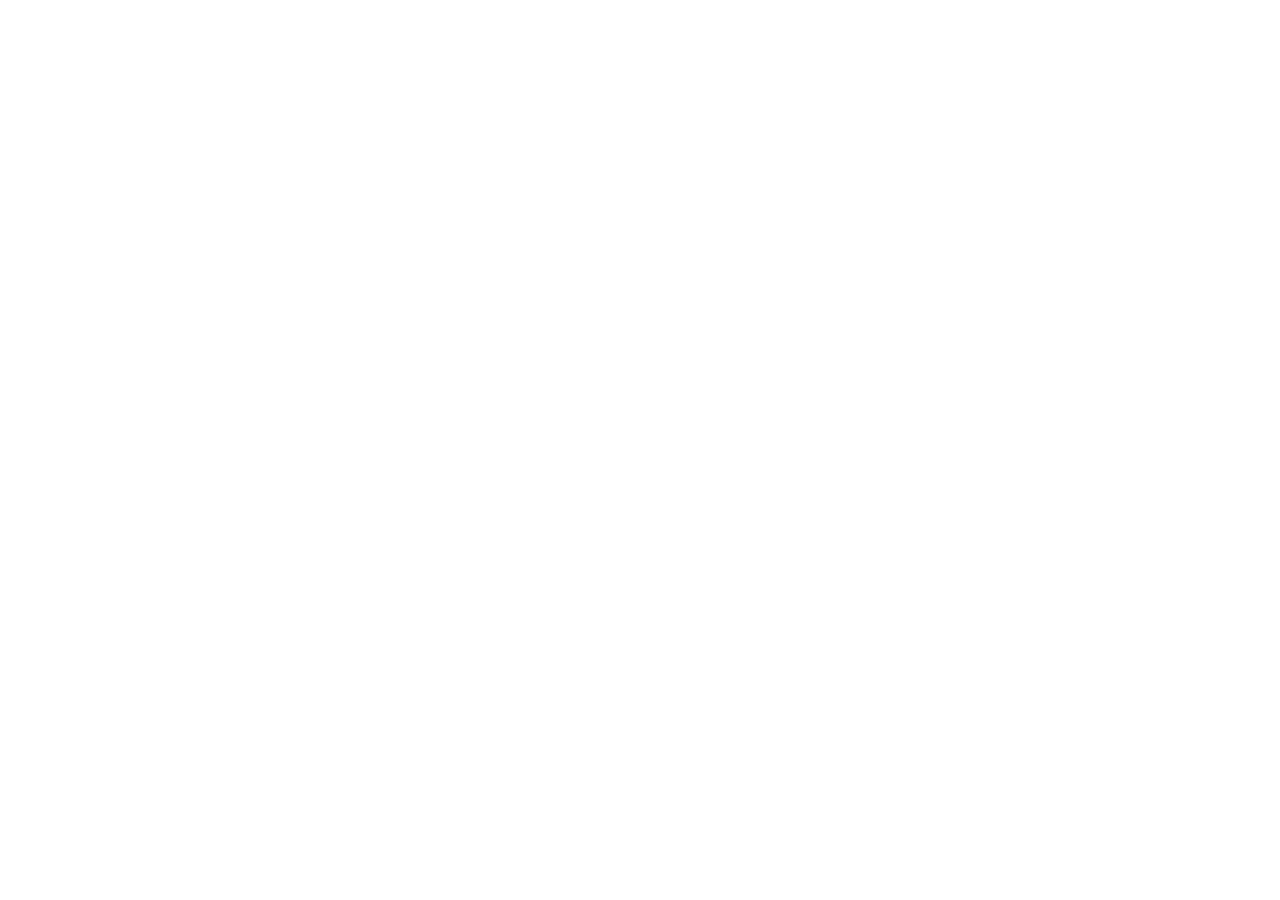
==== contato.html @ ccda0e42 "cabeçalho" ====
<!DOCTYPE html>
<html lang="en">
<head>
    <meta charset="UTF-8">
    <meta name="viewport" content="width=device-width, initial-scale=1.0">
    <title>Contato</title>
</head>
<body>
    
</body>
</html>
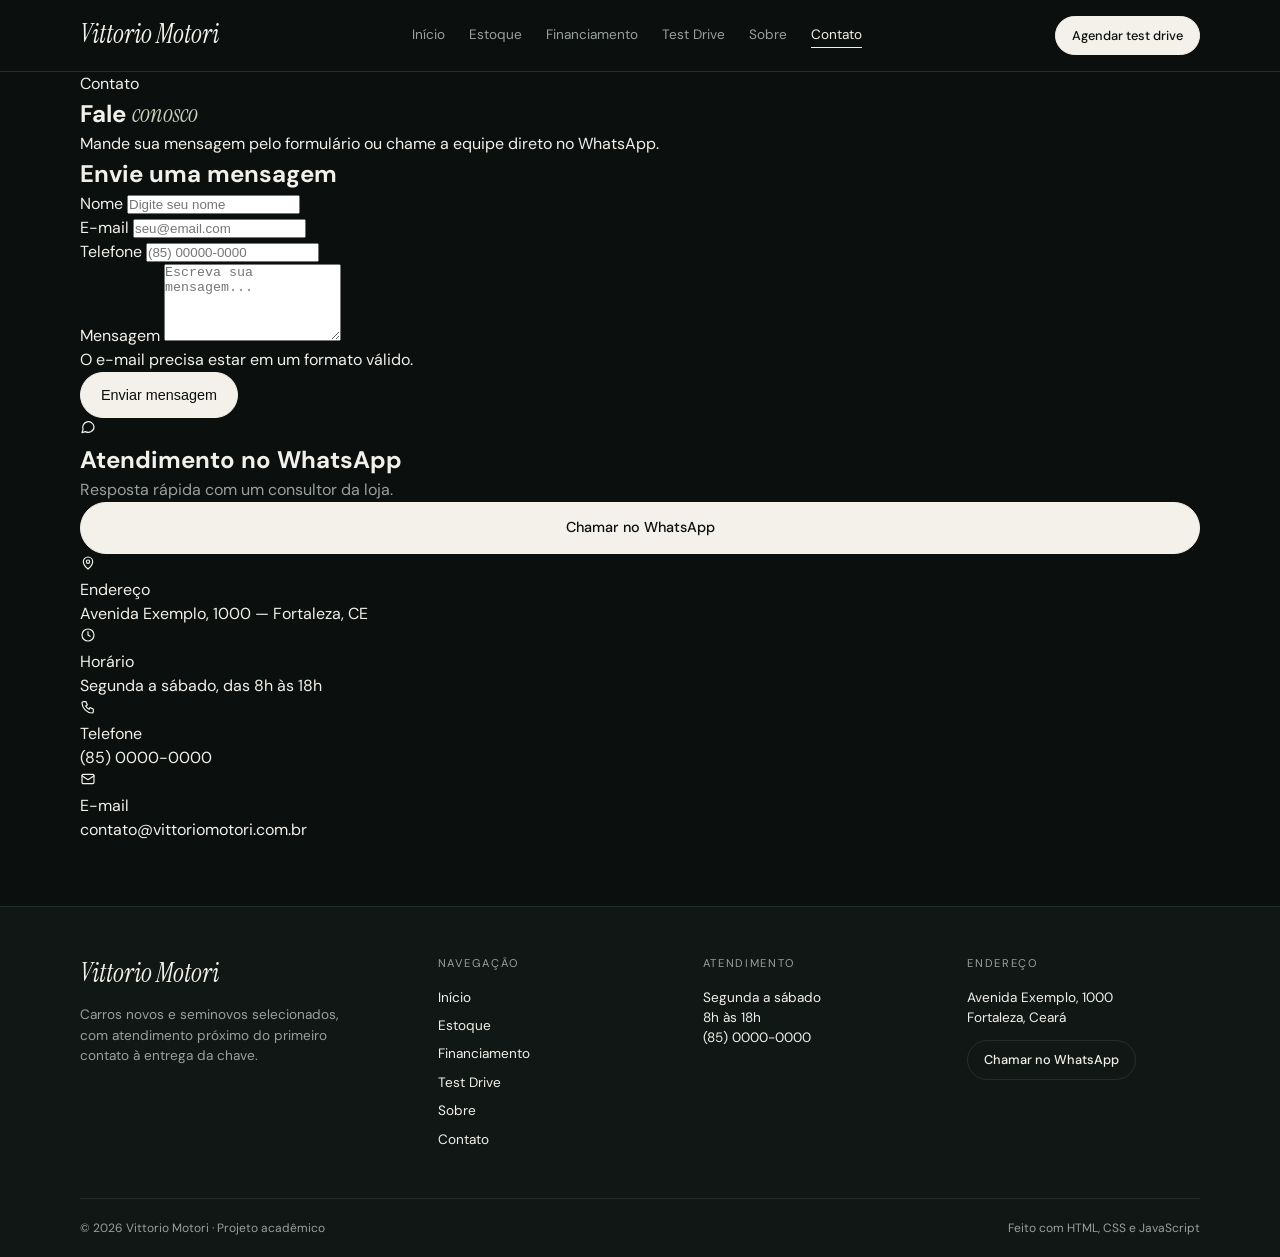
==== commit 827f50be: "página html de contato" ====
--- a/contato.html
+++ b/contato.html
@@ -1,11 +1,169 @@
+
 <!DOCTYPE html>
-<html lang="en">
+<html lang="pt-BR">
 <head>
-    <meta charset="UTF-8">
-    <meta name="viewport" content="width=device-width, initial-scale=1.0">
-    <title>Contato</title>
+  <meta charset="UTF-8">
+  <meta name="viewport" content="width=device-width, initial-scale=1.0">
+  <title>Contato | Vittorio Motori</title>
+  <link rel="preconnect" href="https://fonts.googleapis.com">
+  <link rel="preconnect" href="https://fonts.gstatic.com" crossorigin>
+  <link href="https://fonts.googleapis.com/css2?family=DM+Sans:wght@400;500;600&family=Instrument+Serif:ital@1&display=swap" rel="stylesheet">
+  <link rel="stylesheet" href="css/styles.css">
+  <link rel="stylesheet" href="css/contato.css">
 </head>
 <body>
-    
+  <header class="site-header">
+    <div class="container header-inner">
+      <a href="index.html" class="logo">Vittorio Motori</a>
+      <nav aria-label="Menu principal">
+        <ul class="nav-list">
+          <li><a href="index.html">Início</a></li>
+          <li><a href="estoque.html">Estoque</a></li>
+          <li><a href="financiamento.html">Financiamento</a></li>
+          <li><a href="teste-drive.html">Test Drive</a></li>
+          <li><a href="sobre.html">Sobre</a></li>
+          <li><a href="contato.html" aria-current="page">Contato</a></li>
+        </ul>
+      </nav>
+      <a href="teste-drive.html" class="btn btn-primary btn-sm">Agendar test drive</a>
+    </div>
+  </header>
+
+  <main>
+    <!-- Apresentação -->
+    <section class="contato-hero">
+      <div class="container">
+        <p class="contato-eyebrow">Contato</p>
+        <h1>Fale <em>conosco</em></h1>
+        <p class="contato-intro">Mande sua mensagem pelo formulário ou chame a equipe direto no WhatsApp.</p>
+      </div>
+    </section>
+
+    <!-- Formulário + informações -->
+    <section class="contato-conteudo">
+      <div class="container contato-grid">
+
+        <!-- Coluna esquerda: formulário -->
+        <div class="contato-form-card">
+          <h2>Envie uma mensagem</h2>
+
+          <form id="contato-form" novalidate>
+            <div class="contato-campo">
+              <label for="nome">Nome</label>
+              <input type="text" id="nome" name="nome" placeholder="Digite seu nome" required>
+            </div>
+
+            <div class="contato-linha">
+              <div class="contato-campo">
+                <label for="email">E-mail</label>
+                <input type="email" id="email" name="email" placeholder="seu@email.com" required>
+              </div>
+              <div class="contato-campo">
+                <label for="telefone">Telefone</label>
+                <input type="tel" id="telefone" name="telefone" placeholder="(85) 00000-0000">
+              </div>
+            </div>
+
+            <div class="contato-campo">
+              <label for="mensagem">Mensagem</label>
+              <textarea id="mensagem" name="mensagem" rows="5" placeholder="Escreva sua mensagem..." required></textarea>
+            </div>
+
+            <div class="contato-form-rodape">
+              <p class="contato-dica" id="contato-dica">O e-mail precisa estar em um formato válido.</p>
+              <button type="submit" class="btn btn-primary">Enviar mensagem</button>
+            </div>
+          </form>
+        </div>
+
+        <!-- Coluna direita: WhatsApp + informações -->
+        <aside class="contato-lateral" aria-label="Informações de contato">
+          <div class="contato-whats-card">
+            <span class="contato-icone" aria-hidden="true">
+              <svg width="16" height="16" viewBox="0 0 24 24" fill="none" stroke="currentColor" stroke-width="1.8" stroke-linecap="round" stroke-linejoin="round"><path d="M21 11.5a8.5 8.5 0 0 1-12.6 7.4L3 20.5l1.6-5A8.5 8.5 0 1 1 21 11.5z"/></svg>
+            </span>
+            <h2>Atendimento no WhatsApp</h2>
+            <p class="muted">Resposta rápida com um consultor da loja.</p>
+            <a href="https://wa.me/5585000000000" class="btn btn-primary contato-whats-btn" target="_blank" rel="noopener">Chamar no WhatsApp</a>
+          </div>
+
+          <ul class="contato-lista">
+            <li>
+              <span class="contato-icone" aria-hidden="true">
+                <svg width="16" height="16" viewBox="0 0 24 24" fill="none" stroke="currentColor" stroke-width="1.8" stroke-linecap="round" stroke-linejoin="round"><path d="M12 21s-7-6.2-7-11a7 7 0 1 1 14 0c0 4.8-7 11-7 11z"/><circle cx="12" cy="10" r="2.5"/></svg>
+              </span>
+              <div>
+                <span class="contato-label">Endereço</span>
+                <p>Avenida Exemplo, 1000 — Fortaleza, CE</p>
+              </div>
+            </li>
+            <li>
+              <span class="contato-icone" aria-hidden="true">
+                <svg width="16" height="16" viewBox="0 0 24 24" fill="none" stroke="currentColor" stroke-width="1.8" stroke-linecap="round" stroke-linejoin="round"><circle cx="12" cy="12" r="9"/><path d="M12 7v5l3 2"/></svg>
+              </span>
+              <div>
+                <span class="contato-label">Horário</span>
+                <p>Segunda a sábado, das 8h às 18h</p>
+              </div>
+            </li>
+            <li>
+              <span class="contato-icone" aria-hidden="true">
+                <svg width="16" height="16" viewBox="0 0 24 24" fill="none" stroke="currentColor" stroke-width="1.8" stroke-linecap="round" stroke-linejoin="round"><path d="M5 4h4l2 5-2.5 1.5a11 11 0 0 0 5 5L15 13l5 2v4a2 2 0 0 1-2 2A16 16 0 0 1 3 6a2 2 0 0 1 2-2z"/></svg>
+              </span>
+              <div>
+                <span class="contato-label">Telefone</span>
+                <p>(85) 0000-0000</p>
+              </div>
+            </li>
+            <li>
+              <span class="contato-icone" aria-hidden="true">
+                <svg width="16" height="16" viewBox="0 0 24 24" fill="none" stroke="currentColor" stroke-width="1.8" stroke-linecap="round" stroke-linejoin="round"><rect x="3" y="5" width="18" height="14" rx="2"/><path d="m3 7 9 6 9-6"/></svg>
+              </span>
+              <div>
+                <span class="contato-label">E-mail</span>
+                <p>contato@vittoriomotori.com.br</p>
+              </div>
+            </li>
+          </ul>
+        </aside>
+
+      </div>
+    </section>
+  </main>
+
+  <footer class="site-footer">
+    <div class="container footer-grid">
+      <div>
+        <a href="index.html" class="logo">Vittorio Motori</a>
+        <p class="muted">Carros novos e seminovos selecionados, com atendimento próximo do primeiro contato à entrega da chave.</p>
+      </div>
+      <div>
+        <h3>Navegação</h3>
+        <ul>
+          <li><a href="index.html">Início</a></li>
+          <li><a href="estoque.html">Estoque</a></li>
+          <li><a href="financiamento.html">Financiamento</a></li>
+          <li><a href="teste-drive.html">Test Drive</a></li>
+          <li><a href="sobre.html">Sobre</a></li>
+          <li><a href="contato.html">Contato</a></li>
+        </ul>
+      </div>
+      <div>
+        <h3>Atendimento</h3>
+        <p>Segunda a sábado<br>8h às 18h<br>(85) 0000-0000</p>
+      </div>
+      <div>
+        <h3>Endereço</h3>
+        <p>Avenida Exemplo, 1000<br>Fortaleza, Ceará</p>
+        <a href="https://wa.me/5585000000000" class="btn btn-outline btn-sm" target="_blank" rel="noopener">Chamar no WhatsApp</a>
+      </div>
+    </div>
+    <p class="container footer-base">
+      <span>© 2026 Vittorio Motori · Projeto acadêmico</span>
+      <span>Feito com HTML, CSS e JavaScript</span>
+    </p>
+  </footer>
+
+  <script src="js/contato.js"></script>
 </body>
 </html>
--- a/css/styles.css
+++ b/css/styles.css
@@ -0,0 +1,42 @@
+:root {
+  --bg: #0B0F0E;
+  --bg-section: #111715;
+  --surface: #161D1B;
+  --border: #262E2B;
+  --text: #F2F0EA;
+  --text-muted: #9AA09C;
+  --accent: #C8D1BA;
+  --btn-primary: #F3F1EA;
+  --radius: 14px;
+}
+* { box-sizing: border-box; margin: 0; padding: 0; }
+body { background: var(--bg); color: var(--text); font-family: "DM Sans", sans-serif; line-height: 1.5; }
+a { color: inherit; text-decoration: none; }
+ul { list-style: none; }
+img { display: block; max-width: 100%; }
+em { font-family: "Instrument Serif", serif; font-style: italic; color: var(--accent); font-weight: 400; }
+.container { width: min(1120px, 100% - 32px); margin-inline: auto; }
+.muted { color: var(--text-muted); }
+.logo { font-family: "Instrument Serif", serif; font-style: italic; font-size: 1.6rem; color: var(--btn-primary); }
+
+.btn { display: block; text-align: center; padding: 14px 20px; border-radius: 999px; font-weight: 500; font-size: .9rem; border: 1px solid var(--border); transition: opacity .2s, border-color .2s; }
+.btn-primary { background: var(--btn-primary); color: var(--bg); border-color: var(--btn-primary); }
+.btn-outline:hover { border-color: var(--text-muted); }
+.btn-primary:hover { opacity: .9; }
+.btn-sm { display: inline-block; padding: 9px 16px; font-size: .8rem; }
+
+.site-header { border-bottom: 1px solid var(--border); background: var(--bg); }
+.header-inner { display: flex; flex-wrap: wrap; align-items: center; justify-content: space-between; gap: 12px 24px; padding: 16px 0; }
+.nav-list { display: flex; flex-wrap: wrap; gap: 8px 24px; font-size: .85rem; color: var(--text-muted); }
+.nav-list a { padding-bottom: 4px; transition: color .2s; }
+.nav-list a:hover, .nav-list a[aria-current="page"] { color: var(--text); }
+.nav-list a[aria-current="page"] { border-bottom: 1px solid var(--text); }
+
+.site-footer { background: var(--bg-section); border-top: 1px solid var(--border); margin-top: 64px; padding-top: 48px; font-size: .85rem; }
+.footer-grid { display: grid; gap: 32px; grid-template-columns: 1fr; }
+.footer-grid h3 { font-size: .7rem; letter-spacing: .15em; text-transform: uppercase; color: var(--text-muted); font-weight: 400; margin-bottom: 16px; }
+.footer-grid li { margin-bottom: 8px; }
+.footer-grid p { margin-bottom: 12px; }
+.footer-grid .muted { margin-top: 12px; max-width: 280px; }
+.footer-base { display: flex; flex-wrap: wrap; justify-content: space-between; gap: 8px; border-top: 1px solid var(--border); margin-top: 40px; padding: 20px 0; font-size: .75rem; color: var(--text-muted); }
+@media (min-width: 768px) { .footer-grid { grid-template-columns: 1.4fr 1fr 1fr 1fr; } }
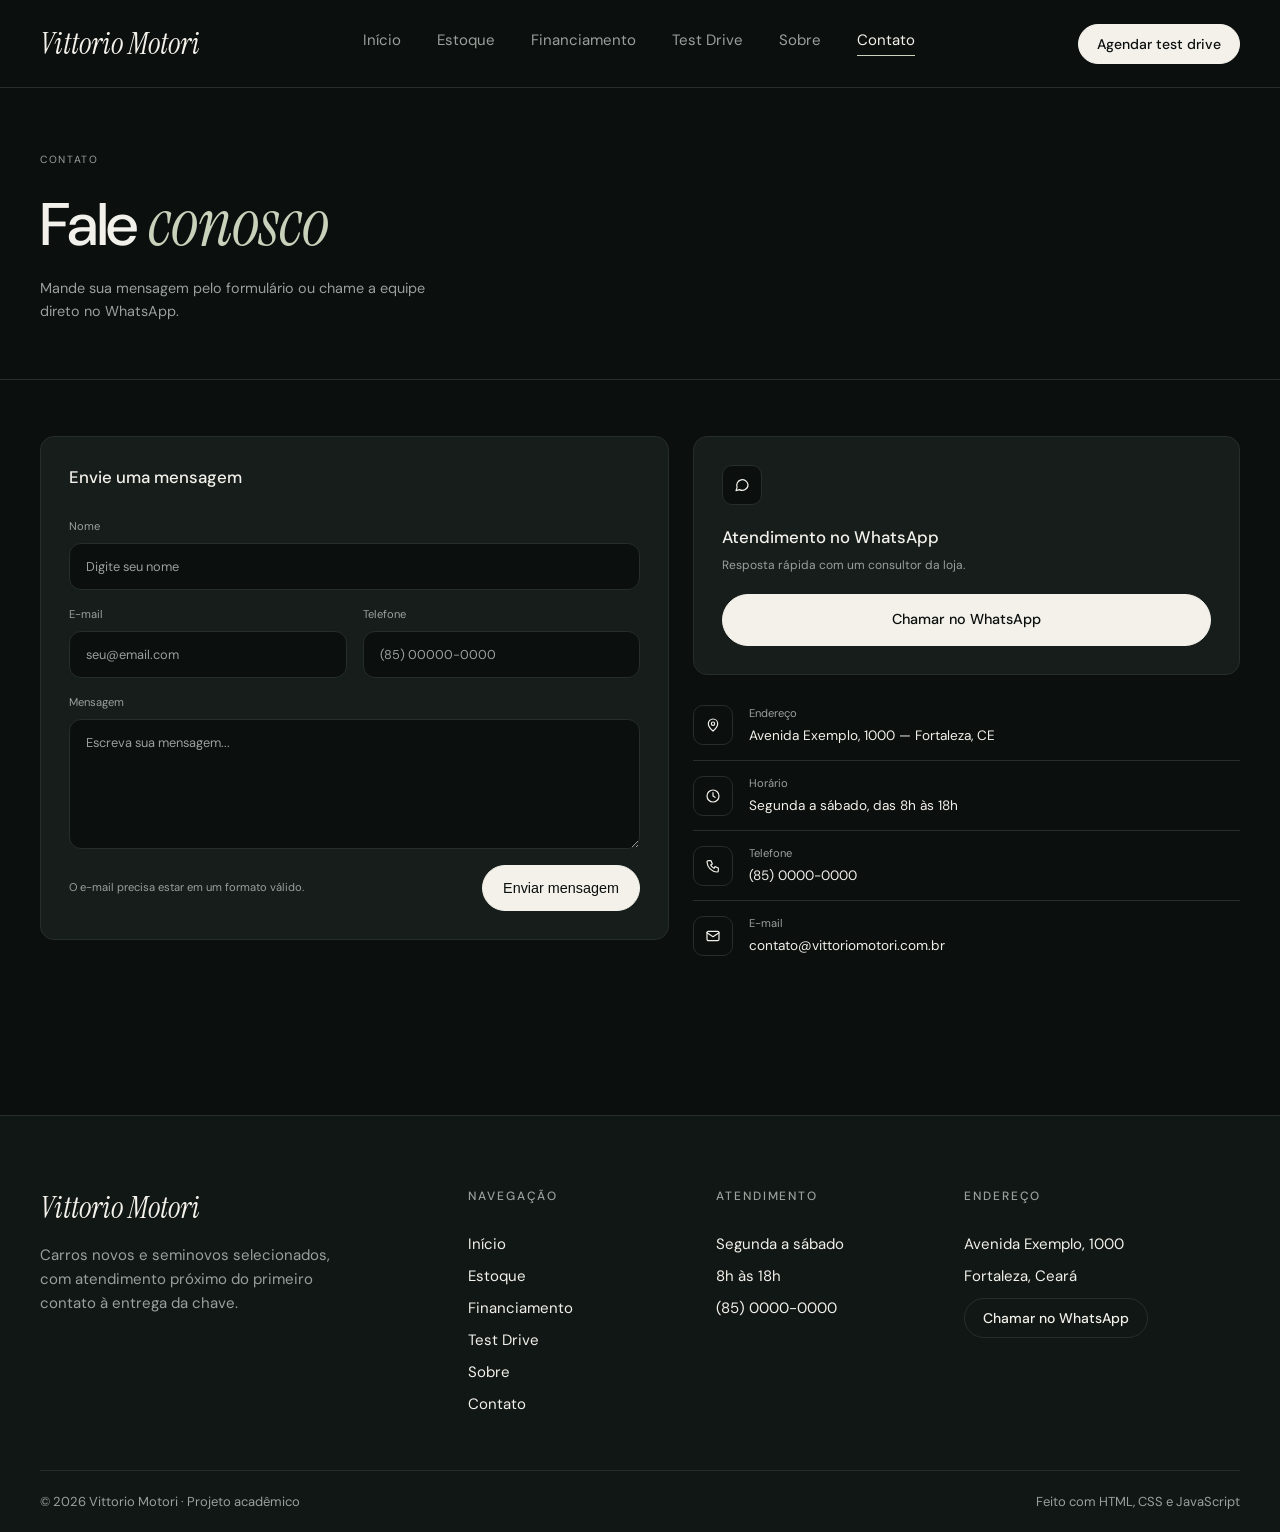
==== commit ad9b2785: "Criando o Header.html, Footer.html e tornando eles componentes. terminei de fazer a tela de estoque " ====
--- a/contato.html
+++ b/contato.html
@@ -12,22 +12,8 @@
   <link rel="stylesheet" href="css/contato.css">
 </head>
 <body>
-  <header class="site-header">
-    <div class="container header-inner">
-      <a href="index.html" class="logo">Vittorio Motori</a>
-      <nav aria-label="Menu principal">
-        <ul class="nav-list">
-          <li><a href="index.html">Início</a></li>
-          <li><a href="estoque.html">Estoque</a></li>
-          <li><a href="financiamento.html">Financiamento</a></li>
-          <li><a href="teste-drive.html">Test Drive</a></li>
-          <li><a href="sobre.html">Sobre</a></li>
-          <li><a href="contato.html" aria-current="page">Contato</a></li>
-        </ul>
-      </nav>
-      <a href="teste-drive.html" class="btn btn-primary btn-sm">Agendar test drive</a>
-    </div>
-  </header>
+  <!-- O menu vem de componentes/header.html -->
+  <div data-componente="header"></div>
 
   <main>
     <!-- Apresentação -->
@@ -131,39 +117,10 @@
     </section>
   </main>
 
-  <footer class="site-footer">
-    <div class="container footer-grid">
-      <div>
-        <a href="index.html" class="logo">Vittorio Motori</a>
-        <p class="muted">Carros novos e seminovos selecionados, com atendimento próximo do primeiro contato à entrega da chave.</p>
-      </div>
-      <div>
-        <h3>Navegação</h3>
-        <ul>
-          <li><a href="index.html">Início</a></li>
-          <li><a href="estoque.html">Estoque</a></li>
-          <li><a href="financiamento.html">Financiamento</a></li>
-          <li><a href="teste-drive.html">Test Drive</a></li>
-          <li><a href="sobre.html">Sobre</a></li>
-          <li><a href="contato.html">Contato</a></li>
-        </ul>
-      </div>
-      <div>
-        <h3>Atendimento</h3>
-        <p>Segunda a sábado<br>8h às 18h<br>(85) 0000-0000</p>
-      </div>
-      <div>
-        <h3>Endereço</h3>
-        <p>Avenida Exemplo, 1000<br>Fortaleza, Ceará</p>
-        <a href="https://wa.me/5585000000000" class="btn btn-outline btn-sm" target="_blank" rel="noopener">Chamar no WhatsApp</a>
-      </div>
-    </div>
-    <p class="container footer-base">
-      <span>© 2026 Vittorio Motori · Projeto acadêmico</span>
-      <span>Feito com HTML, CSS e JavaScript</span>
-    </p>
-  </footer>
+  <!-- O rodapé vem de componentes/footer.html -->
+  <div data-componente="footer"></div>
 
+  <script src="js/componentes.js"></script>
   <script src="js/contato.js"></script>
 </body>
 </html>
--- a/css/styles.css
+++ b/css/styles.css
@@ -15,7 +15,7 @@
 ul { list-style: none; }
 img { display: block; max-width: 100%; }
 em { font-family: "Instrument Serif", serif; font-style: italic; color: var(--accent); font-weight: 400; }
-.container { width: min(1120px, 100% - 32px); margin-inline: auto; }
+.container { width: min(1200px, 100% - 32px); margin-inline: auto; }
 .muted { color: var(--text-muted); }
 .logo { font-family: "Instrument Serif", serif; font-style: italic; font-size: 1.6rem; color: var(--btn-primary); }
 
@@ -25,18 +25,33 @@
 .btn-primary:hover { opacity: .9; }
 .btn-sm { display: inline-block; padding: 9px 16px; font-size: .8rem; }
 
+/* ---------- Header (componentes/header.html) ---------- */
+
+/* Guarda o lugar do menu enquanto ele carrega, para a página não dar um pulo */
+[data-componente="header"] { min-height: 88px; }
+
 .site-header { border-bottom: 1px solid var(--border); background: var(--bg); }
-.header-inner { display: flex; flex-wrap: wrap; align-items: center; justify-content: space-between; gap: 12px 24px; padding: 16px 0; }
-.nav-list { display: flex; flex-wrap: wrap; gap: 8px 24px; font-size: .85rem; color: var(--text-muted); }
-.nav-list a { padding-bottom: 4px; transition: color .2s; }
+.header-inner { display: flex; flex-wrap: wrap; align-items: center; justify-content: space-between; gap: 12px 24px; min-height: 87px; padding: 16px 0; }
+.nav-list { display: flex; flex-wrap: wrap; gap: 8px 36px; font-size: 15px; line-height: 1.3; color: var(--text-muted); }
+@media (max-width: 640px) { .nav-list { column-gap: 20px; } }
+.nav-list a { display: block; padding-bottom: 4px; border-bottom: 1px solid transparent; transition: color .2s; }
 .nav-list a:hover, .nav-list a[aria-current="page"] { color: var(--text); }
-.nav-list a[aria-current="page"] { border-bottom: 1px solid var(--text); }
+.nav-list a[aria-current="page"] { border-bottom-color: var(--accent); }
 
-.site-footer { background: var(--bg-section); border-top: 1px solid var(--border); margin-top: 64px; padding-top: 48px; font-size: .85rem; }
-.footer-grid { display: grid; gap: 32px; grid-template-columns: 1fr; }
-.footer-grid h3 { font-size: .7rem; letter-spacing: .15em; text-transform: uppercase; color: var(--text-muted); font-weight: 400; margin-bottom: 16px; }
-.footer-grid li { margin-bottom: 8px; }
-.footer-grid p { margin-bottom: 12px; }
-.footer-grid .muted { margin-top: 12px; max-width: 280px; }
-.footer-base { display: flex; flex-wrap: wrap; justify-content: space-between; gap: 8px; border-top: 1px solid var(--border); margin-top: 40px; padding: 20px 0; font-size: .75rem; color: var(--text-muted); }
-@media (min-width: 768px) { .footer-grid { grid-template-columns: 1.4fr 1fr 1fr 1fr; } }
+/* ---------- Footer (componentes/footer.html) ---------- */
+
+.site-footer { background: var(--bg-section); border-top: 1px solid var(--border); margin-top: 64px; font-size: 15px; line-height: 20px; }
+.footer-grid { display: grid; gap: 40px 48px; grid-template-columns: 1fr; padding: 72px 0 56px; }
+.footer-grid h3 { font-size: 12px; letter-spacing: .16em; text-transform: uppercase; color: var(--text-muted); font-weight: 500; line-height: 16px; margin-bottom: 30px; }
+.footer-grid li, .footer-grid p { margin-bottom: 12px; }
+.footer-grid li:last-child { margin-bottom: 0; }
+.footer-grid li a { transition: color .2s; }
+.footer-grid li a:hover { color: var(--accent); }
+.footer-grid .muted { margin-top: 16px; max-width: 300px; line-height: 1.6; }
+.footer-base { display: flex; flex-wrap: wrap; justify-content: space-between; gap: 8px; border-top: 1px solid var(--border); padding: 22px 0; font-size: 13px; line-height: 17px; color: var(--text-muted); }
+@media (min-width: 640px) { .footer-grid { grid-template-columns: 1fr 1fr; } }
+@media (min-width: 1000px) { .footer-grid { grid-template-columns: 380fr 200fr 200fr 276fr; } }
+
+/* Botão e logo do jeito que aparecem no header e no footer */
+.site-header .logo, .site-footer .logo { font-size: 30px; line-height: 1.3; }
+.site-header .btn-sm, .site-footer .btn-sm { padding: 10px 18px; font-size: 14px; line-height: 18px; }
--- a/css/contato.css
+++ b/css/contato.css
@@ -0,0 +1,214 @@
+/* ==========================================================
+   contato.css  |  Vittorio Motori
+   Tokens usados (definidos em styles.css, dentro de :root):
+   --bg #0B0F0E | --bg-section #111715 | --surface #161D1B
+   --border #262E2B | --text #F2F0EA | --text-muted #9AA09C
+   --accent #C8D1BA | --btn-primary #F3F1EA
+   Fontes: DM Sans (texto) e Instrument Serif (destaques)
+   ========================================================== */
+
+/* ===== Hero ===== */
+.contato-hero {
+  padding: 64px 0 56px;
+  background: var(--bg);
+  border-bottom: 1px solid var(--border);
+}
+.contato-eyebrow {
+  margin-bottom: 20px;
+  font-size: .65rem;
+  letter-spacing: .16em;
+  text-transform: uppercase;
+  color: var(--text-muted);
+}
+.contato-hero h1 {
+  font-family: 'DM Sans', sans-serif;
+  font-size: clamp(2.5rem, 6vw, 3.75rem);
+  font-weight: 500;
+  line-height: 1.05;
+  letter-spacing: -.02em;
+  color: var(--text);
+}
+.contato-hero h1 em {
+  font-family: 'Instrument Serif', serif;
+  font-style: italic;
+  font-weight: 400;
+  font-size: 1.1em;
+  letter-spacing: 0;
+  color: var(--accent);
+}
+.contato-intro {
+  max-width: 400px;
+  margin-top: 20px;
+  font-size: .9rem;
+  line-height: 1.6;
+  color: var(--text-muted);
+}
+
+/* ===== Conteúdo: duas colunas ===== */
+.contato-conteudo {
+  padding: 56px 0 80px;
+  background: var(--bg);
+}
+.contato-grid {
+  display: grid;
+  grid-template-columns: 1fr;
+  gap: 24px;
+}
+@media (min-width: 768px) {
+  .contato-grid {
+    grid-template-columns: 1.15fr 1fr;
+    align-items: start;
+  }
+}
+
+/* ===== Card do formulário ===== */
+.contato-form-card {
+  padding: 28px;
+  background: var(--surface);
+  border: 1px solid var(--border);
+  border-radius: var(--radius);
+}
+.contato-form-card h2 {
+  margin-bottom: 28px;
+  font-size: 1.05rem;
+  font-weight: 500;
+  color: var(--text);
+}
+
+.contato-campo {
+  display: flex;
+  flex-direction: column;
+  gap: 8px;
+  margin-bottom: 16px;
+}
+.contato-campo label {
+  font-size: .7rem;
+  color: var(--text-muted);
+}
+.contato-campo input,
+.contato-campo textarea {
+  width: 100%;
+  padding: 14px 16px;
+  font-family: 'DM Sans', sans-serif;
+  font-size: .8rem;
+  color: var(--text);
+  background: var(--bg);
+  border: 1px solid var(--border);
+  border-radius: 12px;
+  transition: border-color .2s;
+}
+.contato-campo input::placeholder,
+.contato-campo textarea::placeholder {
+  color: var(--text-muted);
+}
+.contato-campo input:focus,
+.contato-campo textarea:focus {
+  outline: none;
+  border-color: var(--accent);
+}
+.contato-campo textarea {
+  min-height: 130px;
+  resize: vertical;
+}
+.contato-campo input.invalido {
+  border-color: #e5484d;
+}
+
+/* E-mail e telefone lado a lado */
+.contato-linha {
+  display: grid;
+  grid-template-columns: 1fr;
+  column-gap: 16px;
+}
+@media (min-width: 480px) {
+  .contato-linha { grid-template-columns: 1fr 1fr; }
+}
+
+.contato-form-rodape {
+  display: flex;
+  align-items: center;
+  justify-content: space-between;
+  flex-wrap: wrap;
+  gap: 16px;
+  margin-top: 8px;
+}
+.contato-dica {
+  font-size: .7rem;
+  color: var(--text-muted);
+}
+.contato-dica.erro {
+  color: #e5484d;
+}
+
+/* ===== Coluna lateral ===== */
+.contato-lateral {
+  display: flex;
+  flex-direction: column;
+  gap: 16px;
+}
+
+.contato-whats-card {
+  display: flex;
+  flex-direction: column;
+  padding: 28px;
+  background: var(--surface);
+  border: 1px solid var(--border);
+  border-radius: var(--radius);
+}
+.contato-whats-card h2 {
+  margin-top: 20px;
+  font-size: 1.05rem;
+  font-weight: 500;
+  color: var(--text);
+}
+.contato-whats-card .muted {
+  margin-top: 6px;
+  font-size: .75rem;
+  color: var(--text-muted);
+}
+.contato-whats-btn {
+  width: 100%;
+  margin-top: 20px;
+  text-align: center;
+}
+
+/* Quadradinho com ícone */
+.contato-icone {
+  display: inline-flex;
+  align-items: center;
+  justify-content: center;
+  width: 40px;
+  height: 40px;
+  flex-shrink: 0;
+  color: var(--text);
+  background: var(--bg);
+  border: 1px solid var(--border);
+  border-radius: 10px;
+}
+
+/* ===== Lista de informações ===== */
+.contato-lista {
+  margin: 0;
+  padding: 0;
+  list-style: none;
+}
+.contato-lista li {
+  display: flex;
+  align-items: center;
+  gap: 16px;
+  padding: 14px 0;
+  border-bottom: 1px solid var(--border);
+}
+.contato-lista li:last-child {
+  border-bottom: 0;
+}
+.contato-label {
+  display: block;
+  margin-bottom: 4px;
+  font-size: .7rem;
+  color: var(--text-muted);
+}
+.contato-lista p {
+  font-size: .85rem;
+  color: var(--text);
+}
